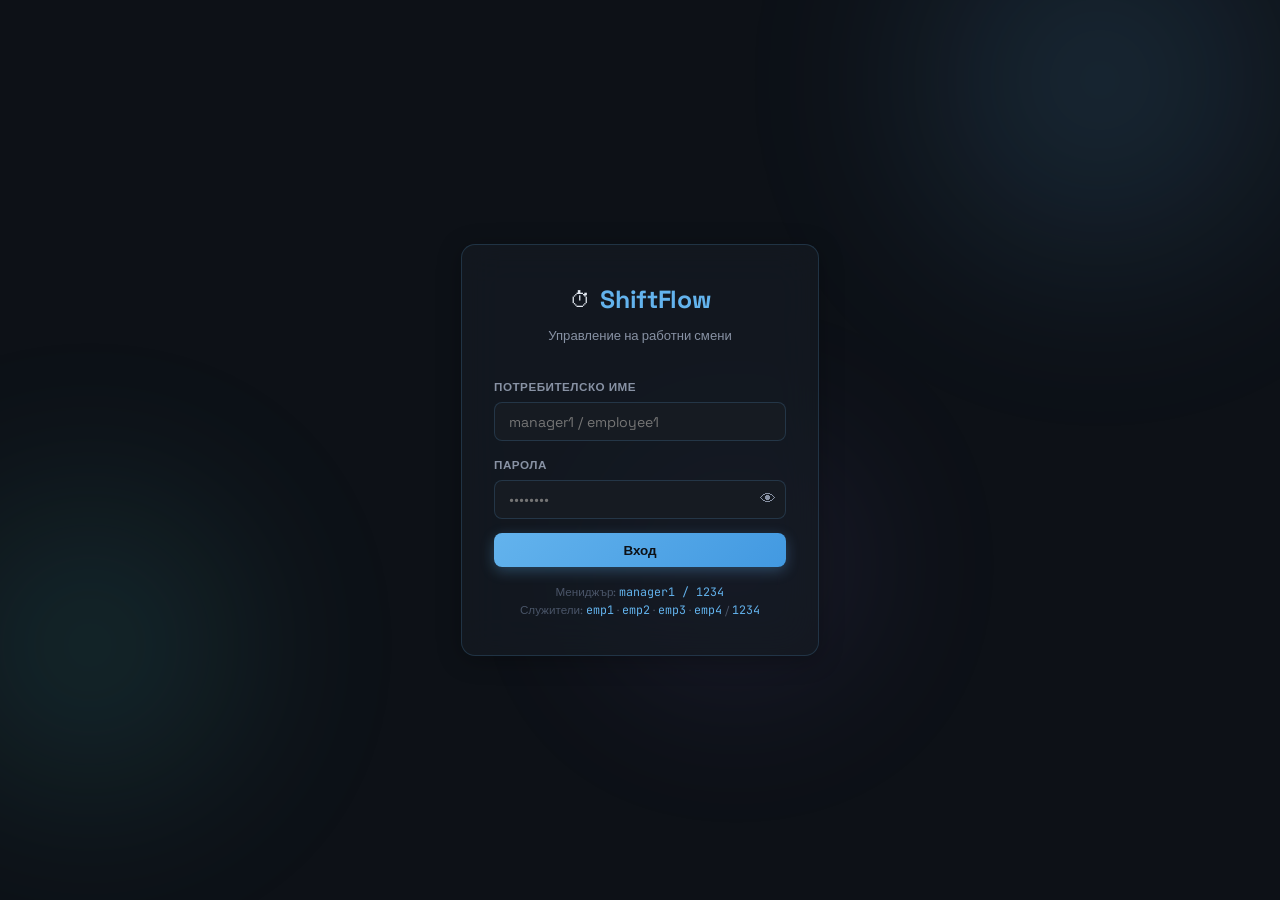
==== employee.html @ daa02767 "Initial commit" ====
<!DOCTYPE html>
<html lang="bg">
<head>
  <meta charset="UTF-8" />
  <meta name="viewport" content="width=device-width, initial-scale=1.0" />
  <title>ShiftFlow — Служител</title>
  <link rel="stylesheet" href="styles.css" />
  <link rel="manifest" href="manifest.json" />
  <meta name="theme-color" content="#0d1117" />
  <link rel="preconnect" href="https://fonts.googleapis.com" />
  <link href="https://fonts.googleapis.com/css2?family=Space+Grotesk:wght@300;400;500;600;700&family=JetBrains+Mono:wght@400;600&display=swap" rel="stylesheet" />
</head>
<body>
  <div class="bg-orbs">
    <div class="orb orb-1"></div>
    <div class="orb orb-2"></div>
    <div class="orb orb-3"></div>
  </div>

  <!-- TOP NAV -->
  <nav class="topnav glass-card">
    <div class="nav-logo">
      <span class="logo-icon">⏱</span>
      <span class="logo-text">ShiftFlow</span>
      <span class="role-badge employee-badge">Служител</span>
    </div>
    <div class="nav-actions">
      <button class="icon-btn" onclick="toggleTheme()" id="theme-btn" title="Тема">🌙</button>
      <span class="nav-user" id="nav-username">—</span>
      <button class="btn btn-ghost btn-sm" onclick="logout()">Изход</button>
    </div>
  </nav>

  <!-- BOTTOM TAB NAV -->
  <nav class="bottom-nav glass-card">
    <button class="tab-btn active" data-tab="dashboard" onclick="switchTab('dashboard')">
      <span class="tab-icon">📊</span><span class="tab-label">Табло</span>
    </button>
    <button class="tab-btn" data-tab="calendar" onclick="switchTab('calendar')">
      <span class="tab-icon">📅</span><span class="tab-label">Календар</span>
    </button>
    <button class="tab-btn" data-tab="emp-schedule" onclick="switchTab('emp-schedule')">
      <span class="tab-icon">🗓️</span><span class="tab-label">График</span>
    </button>
    <button class="tab-btn" data-tab="history" onclick="switchTab('history')">
      <span class="tab-icon">📋</span><span class="tab-label">История</span>
    </button>
    <button class="tab-btn" data-tab="profile" onclick="switchTab('profile')">
      <span class="tab-icon">👤</span><span class="tab-label">Профил</span>
    </button>
  </nav>

  <main class="main-content">

    <!-- ===== DASHBOARD ===== -->
    <section id="tab-dashboard" class="tab-section active">
      <div class="section-header">
        <h2 class="section-title">📊 Табло</h2>
        <div class="month-nav">
          <button class="icon-btn" onclick="changeMonth(-1)">‹</button>
          <span class="month-label" id="month-label">—</span>
          <button class="icon-btn" onclick="changeMonth(1)">›</button>
        </div>
      </div>

      <div class="kpi-grid">
        <div class="kpi-card glass-card kpi-accent">
          <div class="kpi-icon-bg">⏰</div>
          <div class="kpi-info">
            <div class="kpi-value" id="kpi-hours">0</div>
            <div class="kpi-label">Работни часове</div>
            <div class="kpi-sub">за месеца</div>
          </div>
        </div>
        <div class="kpi-card glass-card kpi-green">
          <div class="kpi-icon-bg">💰</div>
          <div class="kpi-info">
            <div class="kpi-value" id="kpi-salary">0</div>
            <div class="kpi-label">Заплата (лв.)</div>
            <div class="kpi-sub" id="kpi-rate-sub">при — лв./час</div>
          </div>
        </div>
        <div class="kpi-card glass-card kpi-teal">
          <div class="kpi-icon-bg">📈</div>
          <div class="kpi-info">
            <div class="kpi-value" id="kpi-avg">0</div>
            <div class="kpi-label">Средно / ден</div>
            <div class="kpi-sub">часа на работен ден</div>
          </div>
        </div>
        <div class="kpi-card glass-card kpi-red">
          <div class="kpi-icon-bg">⚠️</div>
          <div class="kpi-info">
            <div class="kpi-value" id="kpi-penalties">0</div>
            <div class="kpi-label">Наказания (лв.)</div>
            <div class="kpi-sub" id="kpi-penalty-count">0 броя</div>
          </div>
        </div>
      </div>

      <!-- Progress bar -->
      <div class="glass-card progress-card">
        <div class="progress-header">
          <span class="prog-title">🎯 Месечна цел</span>
          <div class="prog-right">
            <span id="progress-label" class="prog-nums">0 / 160 ч</span>
            <button class="btn btn-ghost btn-xs" onclick="openModal('modal-set-goal')">✏️ Промени</button>
          </div>
        </div>
        <div class="progress-track">
          <div class="progress-fill" id="progress-bar" style="width:0%"></div>
        </div>
        <div class="progress-footer">
          <span class="prog-pct" id="progress-pct">0%</span>
          <span class="prog-remain" id="progress-remain"></span>
        </div>
      </div>

      <!-- This week -->
      <div class="glass-card section-card">
        <div class="card-title-row">
          <span class="card-title">⚡ Тази седмица</span>
          <span class="badge-pill" id="week-total-badge">0 ч</span>
        </div>
        <div id="week-shifts" class="shifts-list">
          <div class="empty-state">Няма смени тази седмица.</div>
        </div>
      </div>

      <!-- Upcoming from schedule -->
      <div class="glass-card section-card">
        <div class="card-title-row">
          <span class="card-title">🗓️ Предстоящи смени</span>
        </div>
        <div id="upcoming-shifts" class="shifts-list">
          <div class="empty-state">Няма планирани смени.</div>
        </div>
      </div>
    </section>

    <!-- ===== CALENDAR ===== -->
    <section id="tab-calendar" class="tab-section">
      <div class="section-header">
        <h2 class="section-title">📅 Календар</h2>
        <div class="month-nav">
          <button class="icon-btn" onclick="changeCalMonth(-1)">‹</button>
          <span class="month-label" id="cal-month-label">—</span>
          <button class="icon-btn" onclick="changeCalMonth(1)">›</button>
        </div>
      </div>

      <div class="cal-legend glass-card">
        <span class="legend-item"><span class="dot dot-green"></span>Пълна смяна</span>
        <span class="legend-item"><span class="dot dot-yellow"></span>Частична</span>
        <span class="legend-item"><span class="dot dot-red"></span>Наказание</span>
        <span class="legend-item"><span class="dot dot-blue"></span>Планирана</span>
        <span class="legend-item"><span class="dot dot-today"></span>Днес</span>
      </div>

      <div class="calendar-wrap glass-card">
        <div class="cal-weekdays">
          <span>Пон</span><span>Вт</span><span>Ср</span><span>Чет</span><span>Пет</span>
          <span class="wknd-hdr">Съб</span><span class="wknd-hdr">Нед</span>
        </div>
        <div class="cal-grid" id="cal-grid"></div>
      </div>

      <div class="glass-card day-detail hidden" id="day-detail">
        <div class="day-detail-hdr">
          <span class="day-detail-title" id="day-detail-title">—</span>
          <button class="icon-btn" onclick="document.getElementById('day-detail').classList.add('hidden')">✕</button>
        </div>
        <div id="day-detail-content" class="day-detail-body"></div>
      </div>
    </section>

    <!-- ===== EMPLOYEE SCHEDULE ===== -->
    <section id="tab-emp-schedule" class="tab-section">
      <div class="section-header">
        <h2 class="section-title">🗓️ Моят График</h2>
        <div class="month-nav">
          <button class="icon-btn" onclick="changeSchedMonth(-1)">‹</button>
          <span class="month-label" id="sched-month-label">—</span>
          <button class="icon-btn" onclick="changeSchedMonth(1)">›</button>
        </div>
      </div>

      <div class="stats-row mb-md">
        <div class="stat-card glass-card">
          <span class="stat-num" id="sched-total-days">0</span>
          <span class="stat-lbl">Насрочени дни</span>
        </div>
        <div class="stat-card glass-card">
          <span class="stat-num" id="sched-total-hours">0</span>
          <span class="stat-lbl">Планирани часа</span>
        </div>
        <div class="stat-card glass-card">
          <span class="stat-num green" id="sched-worked-days">0</span>
          <span class="stat-lbl">Отработени дни</span>
        </div>
      </div>

      <div id="emp-schedule-list">
        <div class="empty-state">Зареждане...</div>
      </div>
    </section>

    <!-- ===== HISTORY ===== -->
    <section id="tab-history" class="tab-section">
      <div class="section-header">
        <h2 class="section-title">📋 История</h2>
        <div class="month-nav">
          <button class="icon-btn" onclick="changeHistMonth(-1)">‹</button>
          <span class="month-label" id="hist-month-label">—</span>
          <button class="icon-btn" onclick="changeHistMonth(1)">›</button>
        </div>
      </div>

      <div class="glass-card hist-summary">
        <div class="hist-stat">
          <span class="hist-val" id="hist-total-hours">0ч</span>
          <span class="hist-lbl">Часове</span>
        </div>
        <div class="hist-sep"></div>
        <div class="hist-stat">
          <span class="hist-val green" id="hist-salary">0 лв.</span>
          <span class="hist-lbl">Заплата</span>
        </div>
        <div class="hist-sep"></div>
        <div class="hist-stat">
          <span class="hist-val red" id="hist-penalties">0 лв.</span>
          <span class="hist-lbl">Наказания</span>
        </div>
        <div class="hist-sep"></div>
        <div class="hist-stat">
          <span class="hist-val" id="hist-net">0 лв.</span>
          <span class="hist-lbl">Нето</span>
        </div>
      </div>

      <div class="glass-card">
        <div id="history-list" class="shifts-list">
          <div class="empty-state">Няма данни за избрания месец.</div>
        </div>
      </div>
    </section>

    <!-- ===== PROFILE ===== -->
    <section id="tab-profile" class="tab-section">
      <div class="section-header">
        <h2 class="section-title">👤 Профил</h2>
      </div>

      <div class="glass-card profile-hero">
        <div class="profile-avatar" id="profile-avatar">ИП</div>
        <div class="profile-meta">
          <div class="profile-name" id="profile-name">—</div>
          <div class="profile-uname" id="profile-username">—</div>
          <span class="role-badge employee-badge" style="margin-top:6px;display:inline-block">Служител</span>
        </div>
      </div>

      <div class="glass-card section-card">
        <div class="card-title-row"><span class="card-title">📊 Статистика за месеца</span></div>
        <div class="profile-stats-grid">
          <div class="p-stat"><span class="p-val" id="prof-hours">0</span><span class="p-lbl">Часа</span></div>
          <div class="p-stat"><span class="p-val green" id="prof-salary">0 лв.</span><span class="p-lbl">Заплата</span></div>
          <div class="p-stat"><span class="p-val red" id="prof-penalties">0 лв.</span><span class="p-lbl">Наказания</span></div>
          <div class="p-stat"><span class="p-val" id="prof-days">0</span><span class="p-lbl">Работни дни</span></div>
        </div>
      </div>

      <div class="glass-card section-card">
        <div class="card-title-row"><span class="card-title">⚙️ Настройки</span></div>

        <div class="setting-row">
          <div class="setting-info">
            <span class="setting-label">🎯 Месечна цел</span>
            <span class="setting-desc">Целеви часове за месеца</span>
          </div>
          <div class="setting-action">
            <span id="goal-display" class="mono-badge">160 ч</span>
            <button class="btn btn-ghost btn-sm" onclick="openModal('modal-set-goal')">Промени</button>
          </div>
        </div>

        <div class="setting-row">
          <div class="setting-info">
            <span class="setting-label">💰 Часова ставка</span>
            <span class="setting-desc">Зададена от мениджъра</span>
          </div>
          <span class="mono-badge accent" id="prof-rate">— лв./ч</span>
        </div>

        <div class="setting-row">
          <div class="setting-info">
            <span class="setting-label">🌙 Тъмна тема</span>
            <span class="setting-desc">Превключи тема</span>
          </div>
          <label class="toggle-switch">
            <input type="checkbox" id="theme-toggle" onchange="toggleThemeSwitch(this)">
            <span class="toggle-knob"></span>
          </label>
        </div>

        <div class="setting-row">
          <div class="setting-info">
            <span class="setting-label">🔔 Дневни известия</span>
            <span class="setting-desc">Напомняне за часовете</span>
          </div>
          <label class="toggle-switch">
            <input type="checkbox" id="notif-toggle" onchange="toggleNotifications(this)">
            <span class="toggle-knob"></span>
          </label>
        </div>

        <div class="setting-row" id="notif-time-row" style="display:none">
          <span class="setting-label">⏰ Час за напомняне</span>
          <input type="time" id="notif-time" class="form-input" style="width:120px" value="20:00"
            onchange="localStorage.setItem('sf_notif_time', this.value)" />
        </div>
      </div>

      <button class="btn btn-danger btn-full" style="margin-top:1rem" onclick="logout()">🚪 Изход от акаунта</button>
    </section>

  </main>

  <!-- MODALS -->
  <div class="modal-overlay hidden" id="modal-set-goal">
    <div class="modal glass-card">
      <div class="modal-header">
        <h3>🎯 Месечна цел</h3>
        <button class="icon-btn" onclick="closeModal('modal-set-goal')">✕</button>
      </div>
      <div class="form-group">
        <label class="form-label">Целеви часове</label>
        <div class="hours-picker">
          <button class="hours-btn" onclick="document.getElementById('goal-input').value=120">120ч</button>
          <button class="hours-btn" onclick="document.getElementById('goal-input').value=160">160ч</button>
          <button class="hours-btn" onclick="document.getElementById('goal-input').value=200">200ч</button>
          <button class="hours-btn" onclick="document.getElementById('goal-input').value=240">240ч</button>
        </div>
        <input type="number" id="goal-input" class="form-input mt-sm" placeholder="160" min="1" max="744" />
      </div>
      <div class="modal-actions">
        <button class="btn btn-ghost" onclick="closeModal('modal-set-goal')">Отказ</button>
        <button class="btn btn-primary" onclick="saveGoal()">Запази</button>
      </div>
    </div>
  </div>

  <div id="toast" class="toast hidden"></div>
  <script src="supabase.js"></script>
  <script src="app.js"></script>
  <script>initEmployeeDashboard();</script>
</body>
</html>
---- styles.css ----
/* ================================================================
   ShiftFlow 2.0 — Styles  (TimeLedger Pro aesthetic + upgrades)
   ================================================================ */

:root {
  /* Core palette */
  --bg:           #0d1117;
  --bg2:          #161b22;
  --bg3:          #1c2430;
  --surface:      rgba(22, 27, 34, 0.72);
  --surface2:     rgba(30, 38, 50, 0.65);
  --surface3:     rgba(40, 50, 65, 0.5);
  --border:       rgba(99, 179, 237, 0.18);
  --border2:      rgba(99, 179, 237, 0.08);
  --border3:      rgba(255,255,255,0.06);

  /* Accent colours */
  --accent:       #63b3ed;
  --accent-glow:  rgba(99, 179, 237, 0.3);
  --accent-dim:   rgba(99, 179, 237, 0.12);
  --teal:         #4ecdc4;
  --teal-glow:    rgba(78, 205, 196, 0.28);
  --teal-dim:     rgba(78, 205, 196, 0.1);
  --green:        #68d391;
  --green-glow:   rgba(104, 211, 145, 0.28);
  --green-dim:    rgba(104, 211, 145, 0.1);
  --red:          #fc8181;
  --red-glow:     rgba(252, 129, 129, 0.28);
  --red-dim:      rgba(252, 129, 129, 0.1);
  --yellow:       #f6e05e;
  --yellow-glow:  rgba(246, 224, 94, 0.28);
  --yellow-dim:   rgba(246, 224, 94, 0.1);
  --orange:       #f6ad55;
  --purple:       #b794f4;
  --purple-dim:   rgba(183,148,244,0.12);

  /* Text */
  --text:         #e2e8f0;
  --text-muted:   #8892a4;
  --text-faint:   #4a5568;

  /* Layout */
  --nav-h:        60px;
  --bottom-h:     66px;
  --radius:       14px;
  --radius-sm:    8px;
  --radius-lg:    20px;
  --radius-xl:    28px;
  --transition:   0.22s cubic-bezier(0.4, 0, 0.2, 1);
  --shadow:       0 4px 24px rgba(0,0,0,0.28);
  --shadow-lg:    0 8px 40px rgba(0,0,0,0.4);
}

/* ---- LIGHT THEME ---- */
body.light {
  --bg:       #f0f4f8;
  --bg2:      #e2e8f0;
  --bg3:      #edf2f7;
  --surface:  rgba(255, 255, 255, 0.78);
  --surface2: rgba(240, 244, 248, 0.85);
  --surface3: rgba(226, 232, 240, 0.7);
  --border:   rgba(99, 179, 237, 0.22);
  --border2:  rgba(99, 179, 237, 0.1);
  --border3:  rgba(0,0,0,0.06);
  --text:     #1a202c;
  --text-muted: #4a5568;
  --text-faint: #a0aec0;
}

/* ---- RESET ---- */
*, *::before, *::after { box-sizing: border-box; margin: 0; padding: 0; }
html { font-size: 16px; scroll-behavior: smooth; }
body {
  font-family: 'Space Grotesk', sans-serif;
  background: var(--bg);
  color: var(--text);
  min-height: 100vh;
  overflow-x: hidden;
  line-height: 1.55;
  transition: background var(--transition), color var(--transition);
}

/* ---- BACKGROUND ORBS ---- */
.bg-orbs { position: fixed; inset: 0; pointer-events: none; z-index: 0; overflow: hidden; }
.orb { position: absolute; border-radius: 50%; filter: blur(90px); opacity: 0.2; animation: float 9s ease-in-out infinite; }
.orb-1 { width: 520px; height: 520px; background: radial-gradient(circle, #63b3ed 0%, transparent 70%); top: -180px; right: -80px; }
.orb-2 { width: 420px; height: 420px; background: radial-gradient(circle, #4ecdc4 0%, transparent 70%); bottom: 5%; left: -120px; animation-delay: -3.5s; }
.orb-3 { width: 320px; height: 320px; background: radial-gradient(circle, #9f7aea 0%, transparent 70%); top: 45%; left: 45%; animation-delay: -6.5s; }
@keyframes float {
  0%, 100% { transform: translateY(0) scale(1); }
  50%       { transform: translateY(-28px) scale(1.04); }
}

/* ---- GLASS CARD ---- */
.glass-card {
  background: var(--surface);
  backdrop-filter: blur(20px) saturate(1.5);
  -webkit-backdrop-filter: blur(20px) saturate(1.5);
  border: 1px solid var(--border);
  border-radius: var(--radius);
  box-shadow: var(--shadow);
  position: relative;
  z-index: 1;
  transition: background var(--transition), border-color var(--transition);
}

/* ---- TOP NAV ---- */
.topnav {
  position: fixed; top: 0; left: 0; right: 0; z-index: 100;
  height: var(--nav-h);
  display: flex; align-items: center; justify-content: space-between;
  padding: 0 1rem;
  border-radius: 0;
  border-top: none; border-left: none; border-right: none;
  border-bottom: 1px solid var(--border2);
}
.nav-logo { display: flex; align-items: center; gap: 0.5rem; }
.logo-icon { font-size: 1.3rem; }
.logo-text  { font-weight: 700; font-size: 1.1rem; letter-spacing: -0.3px; color: var(--accent); }
.role-badge {
  font-size: 0.63rem; font-weight: 700; letter-spacing: 0.6px; text-transform: uppercase;
  padding: 2px 9px; border-radius: 20px;
}
.manager-badge  { background: var(--accent-dim); color: var(--accent); border: 1px solid rgba(99,179,237,0.28); }
.employee-badge { background: var(--teal-dim);   color: var(--teal);   border: 1px solid rgba(78,205,196,0.28); }
.nav-actions { display: flex; align-items: center; gap: 0.6rem; }
.nav-user    { font-size: 0.82rem; color: var(--text-muted); font-family: 'JetBrains Mono', monospace; }

/* ---- BOTTOM TAB NAV ---- */
.bottom-nav {
  position: fixed; bottom: 0; left: 0; right: 0; z-index: 100;
  height: var(--bottom-h);
  display: flex; align-items: center;
  padding: 0 0.25rem 0.25rem;
  border-radius: 0;
  border-bottom: none; border-left: none; border-right: none;
  border-top: 1px solid var(--border2);
}
.tab-btn {
  flex: 1; display: flex; flex-direction: column; align-items: center; gap: 2px;
  background: none; border: none; cursor: pointer;
  color: var(--text-faint); font-family: inherit; padding: 6px 2px;
  border-radius: var(--radius-sm); transition: all var(--transition); position: relative;
}
.tab-btn.active { color: var(--accent); }
.tab-btn.active::before {
  content: ''; position: absolute; top: 0; left: 20%; right: 20%; height: 2px;
  background: var(--accent); border-radius: 0 0 4px 4px;
  box-shadow: 0 0 8px var(--accent-glow);
}
.tab-btn:hover:not(.active) { color: var(--text-muted); }
.tab-icon  { font-size: 1.15rem; }
.tab-label { font-size: 0.62rem; font-weight: 600; letter-spacing: 0.2px; }

/* ---- MAIN CONTENT ---- */
.main-content {
  position: relative; z-index: 1;
  padding: calc(var(--nav-h) + 1rem) 0.875rem calc(var(--bottom-h) + 1.25rem);
  max-width: 900px; margin: 0 auto;
}

/* ---- SECTION ---- */
.tab-section { display: none; }
.tab-section.active { display: block; animation: fadeUp 0.28s ease; }
@keyframes fadeUp {
  from { opacity: 0; transform: translateY(10px); }
  to   { opacity: 1; transform: translateY(0); }
}
.section-header {
  display: flex; align-items: center; justify-content: space-between;
  margin-bottom: 0.875rem; gap: 0.5rem; flex-wrap: wrap;
}
.section-title { font-size: 1.08rem; font-weight: 700; }

/* ---- SECTION CARD ---- */
.section-card { padding: 1rem; margin-bottom: 0.875rem; }
.mb-md { margin-bottom: 0.875rem; }
.card-title-row {
  display: flex; align-items: center; justify-content: space-between;
  margin-bottom: 0.75rem;
}
.card-title {
  font-size: 0.78rem; font-weight: 700; text-transform: uppercase;
  letter-spacing: 0.7px; color: var(--text-muted);
}

/* ---- BADGES & PILLS ---- */
.badge-pill {
  font-size: 0.72rem; font-weight: 700; padding: 3px 10px; border-radius: 20px;
  background: var(--accent-dim); color: var(--accent); border: 1px solid rgba(99,179,237,0.2);
  font-family: 'JetBrains Mono', monospace;
}
.date-badge {
  font-size: 0.78rem; color: var(--text-muted); font-family: 'JetBrains Mono', monospace;
  background: var(--surface2); padding: 4px 12px; border-radius: 20px;
  border: 1px solid var(--border2);
}
.mono-badge {
  font-family: 'JetBrains Mono', monospace; font-size: 0.82rem; font-weight: 600;
  background: var(--surface2); padding: 3px 10px; border-radius: var(--radius-sm);
  border: 1px solid var(--border2);
}
.mono-badge.accent { color: var(--accent); }

/* ---- STATS ROW ---- */
.stats-row {
  display: grid; grid-template-columns: repeat(4, 1fr);
  gap: 0.625rem; margin-bottom: 0.875rem;
}
.stat-card { padding: 0.85rem 0.5rem; text-align: center; }
.stat-num  { display: block; font-size: 1.65rem; font-weight: 700; font-family: 'JetBrains Mono', monospace; line-height: 1.1; }
.stat-lbl  { display: block; font-size: 0.66rem; color: var(--text-muted); margin-top: 3px; }
.stat-num.accent { color: var(--accent); text-shadow: 0 0 12px var(--accent-glow); }
.stat-num.green  { color: var(--green);  text-shadow: 0 0 12px var(--green-glow); }
.stat-num.red    { color: var(--red);    text-shadow: 0 0 12px var(--red-glow); }
.stat-num.yellow { color: var(--yellow); text-shadow: 0 0 12px var(--yellow-glow); }

/* ---- KPI GRID ---- */
.kpi-grid {
  display: grid; grid-template-columns: 1fr 1fr;
  gap: 0.625rem; margin-bottom: 0.875rem;
}
.kpi-card {
  padding: 1.1rem 1rem; display: flex; align-items: center; gap: 0.9rem;
  transition: transform var(--transition), box-shadow var(--transition);
  overflow: hidden; position: relative;
}
.kpi-card::after {
  content: ''; position: absolute; top: -20px; right: -20px;
  width: 80px; height: 80px; border-radius: 50%; opacity: 0.08;
}
.kpi-accent { border-color: rgba(99,179,237,0.25); }
.kpi-accent::after { background: var(--accent); }
.kpi-green  { border-color: rgba(104,211,145,0.25); }
.kpi-green::after  { background: var(--green); }
.kpi-teal   { border-color: rgba(78,205,196,0.25); }
.kpi-teal::after   { background: var(--teal); }
.kpi-red    { border-color: rgba(252,129,129,0.25); }
.kpi-red::after    { background: var(--red); }
.kpi-card:hover { transform: translateY(-2px); box-shadow: var(--shadow-lg); }
.kpi-icon-bg {
  font-size: 1.7rem; flex-shrink: 0;
  filter: drop-shadow(0 0 10px var(--accent-glow));
}
.kpi-accent .kpi-icon-bg { filter: drop-shadow(0 0 10px var(--accent-glow)); }
.kpi-green  .kpi-icon-bg { filter: drop-shadow(0 0 10px var(--green-glow)); }
.kpi-teal   .kpi-icon-bg { filter: drop-shadow(0 0 10px var(--teal-glow)); }
.kpi-red    .kpi-icon-bg { filter: drop-shadow(0 0 10px var(--red-glow)); }
.kpi-info { flex: 1; min-width: 0; }
.kpi-value {
  font-size: 1.55rem; font-weight: 700; font-family: 'JetBrains Mono', monospace;
  color: var(--accent); line-height: 1.1;
  transition: all 0.5s ease;
}
.kpi-green  .kpi-value { color: var(--green); }
.kpi-teal   .kpi-value { color: var(--teal); }
.kpi-red    .kpi-value { color: var(--red); }
.kpi-label { font-size: 0.75rem; font-weight: 600; margin-top: 3px; }
.kpi-sub   { font-size: 0.65rem; color: var(--text-muted); }

/* ---- PROGRESS BAR ---- */
.progress-card { padding: 1rem; margin-bottom: 0.875rem; }
.progress-header {
  display: flex; align-items: center; justify-content: space-between;
  margin-bottom: 0.7rem;
}
.prog-title { font-size: 0.82rem; font-weight: 700; color: var(--text-muted); text-transform: uppercase; letter-spacing: 0.5px; }
.prog-right { display: flex; align-items: center; gap: 8px; }
.prog-nums  { font-size: 0.8rem; font-family: 'JetBrains Mono', monospace; color: var(--accent); }
.progress-track {
  height: 10px; background: var(--bg2); border-radius: 10px;
  overflow: hidden; border: 1px solid var(--border2);
}
.progress-fill {
  height: 100%; border-radius: 10px;
  background: linear-gradient(90deg, var(--accent) 0%, var(--teal) 100%);
  transition: width 0.8s cubic-bezier(0.4,0,0.2,1);
  box-shadow: 0 0 12px var(--accent-glow);
}
.progress-footer {
  display: flex; justify-content: space-between; margin-top: 6px;
}
.prog-pct    { font-size: 0.75rem; font-weight: 700; color: var(--accent); font-family: 'JetBrains Mono', monospace; }
.prog-remain { font-size: 0.72rem; color: var(--text-muted); }

/* ---- TODAY TABLE ---- */
.table-card { overflow: hidden; }
.table-header {
  display: grid; grid-template-columns: 2fr 1.2fr 1fr 1.2fr 2fr;
  padding: 0.65rem 1rem;
  border-bottom: 1px solid var(--border2);
  font-size: 0.7rem; font-weight: 700; color: var(--text-muted);
  text-transform: uppercase; letter-spacing: 0.6px;
  background: var(--surface2);
}
.table-body { display: flex; flex-direction: column; }
.table-row {
  display: grid; grid-template-columns: 2fr 1.2fr 1fr 1.2fr 2fr;
  padding: 0.8rem 1rem; align-items: center;
  border-bottom: 1px solid var(--border2);
  transition: background var(--transition);
  animation: fadeUp 0.25s ease;
}
.table-row:last-child { border-bottom: none; }
.table-row:hover { background: var(--surface2); }
.emp-name  { font-weight: 600; font-size: 0.88rem; }
.emp-hours { font-family: 'JetBrains Mono', monospace; font-size: 0.82rem; color: var(--accent); }
.row-actions { display: flex; gap: 4px; flex-wrap: wrap; }

/* ---- STATUS PILLS ---- */
.status-pill {
  display: inline-flex; align-items: center; gap: 4px;
  font-size: 0.7rem; font-weight: 700; padding: 3px 10px; border-radius: 20px;
  white-space: nowrap;
}
.status-pill.present { background: var(--green-dim);  color: var(--green);  border: 1px solid rgba(104,211,145,0.28); }
.status-pill.absent  { background: var(--red-dim);    color: var(--red);    border: 1px solid rgba(252,129,129,0.28); }
.status-pill.penalty { background: var(--yellow-dim); color: var(--yellow); border: 1px solid rgba(246,224,94,0.28); }
.status-pill.pending { background: var(--surface3);   color: var(--text-muted); border: 1px solid var(--border2); }

/* ---- SHIFT TYPE BADGES ---- */
.shift-badge {
  font-size: 0.68rem; font-weight: 700; padding: 2px 8px; border-radius: 10px;
  letter-spacing: 0.3px;
}
.shift-6h    { background: var(--green-dim);  color: var(--green);  border: 1px solid rgba(104,211,145,0.25); }
.shift-12h   { background: rgba(246,173,85,0.12); color: var(--orange); border: 1px solid rgba(246,173,85,0.25); }
.shift-wknd  { background: var(--purple-dim); color: var(--purple); border: 1px solid rgba(183,148,244,0.25); }
.shift-ot    { background: var(--red-dim);    color: var(--red);    border: 1px solid rgba(252,129,129,0.25); }
.shift-reg   { background: var(--accent-dim); color: var(--accent); border: 1px solid rgba(99,179,237,0.25); }

/* ---- SHIFT TYPE FILTERS ---- */
.shift-type-filters {
  display: flex; align-items: center; gap: 8px; flex-wrap: wrap;
  padding: 0.65rem 1rem; margin-bottom: 0.75rem;
}
.filter-label { font-size: 0.75rem; color: var(--text-muted); font-weight: 600; }
.shift-filter-btn {
  background: var(--surface2); border: 1px solid var(--border2);
  border-radius: var(--radius-sm); padding: 4px 10px; cursor: pointer;
  font-family: inherit; font-size: 0.78rem; color: var(--text-muted);
  transition: all var(--transition);
}
.shift-filter-btn.active,
.shift-filter-btn:hover { border-color: var(--accent); color: var(--accent); background: var(--accent-dim); }

/* ---- SHIFT TYPE PICKER (in modal) ---- */
.shift-type-picker {
  display: flex; gap: 6px; flex-wrap: wrap; margin-bottom: 0.5rem;
}
.stype-btn {
  flex: 1; min-width: 80px; padding: 0.45rem 0.5rem;
  background: var(--surface2); border: 1px solid var(--border2);
  border-radius: var(--radius-sm); cursor: pointer; font-family: inherit;
  font-size: 0.75rem; color: var(--text-muted); text-align: center;
  transition: all var(--transition);
}
.stype-btn.active,
.stype-btn:hover { border-color: var(--accent); color: var(--accent); background: var(--accent-dim); }

/* ---- WEEK NAV ---- */
.week-nav {
  display: flex; align-items: center; justify-content: space-between;
  padding: 0.6rem 1rem; margin-bottom: 0.75rem;
}
.week-label { font-size: 0.88rem; font-weight: 700; font-family: 'JetBrains Mono', monospace; color: var(--accent); }

/* ---- SCHEDULE GRID ---- */
.schedule-grid { padding: 1rem; }
.sched-day-group { margin-bottom: 1.25rem; }
.sched-day-title {
  font-size: 0.72rem; font-weight: 700; text-transform: uppercase; letter-spacing: 0.8px;
  color: var(--text-muted); margin-bottom: 0.4rem; padding-bottom: 0.3rem;
  border-bottom: 1px solid var(--border2);
}
.sched-day-title.today-label { color: var(--accent); }
.sched-row {
  display: flex; align-items: center; justify-content: space-between; gap: 0.5rem;
  padding: 0.5rem 0.75rem; border-radius: var(--radius-sm);
  background: var(--surface2); margin-bottom: 4px;
  border: 1px solid var(--border2); animation: fadeUp 0.22s ease;
  transition: background var(--transition);
}
.sched-row:hover { background: var(--surface3); }
.sched-emp-name { font-weight: 600; font-size: 0.86rem; flex: 1; }
.sched-meta { display: flex; align-items: center; gap: 6px; }
.sched-hours-badge {
  font-family: 'JetBrains Mono', monospace; font-size: 0.78rem;
  color: var(--accent); background: var(--accent-dim);
  padding: 2px 8px; border-radius: 10px; border: 1px solid rgba(99,179,237,0.2);
}
.sched-note { font-size: 0.7rem; color: var(--text-muted); }

/* ---- EMPLOYEES GRID ---- */
.employees-grid {
  display: grid; grid-template-columns: repeat(auto-fill, minmax(250px, 1fr));
  gap: 0.75rem;
}
.emp-card {
  padding: 1.15rem; cursor: pointer;
  transition: transform var(--transition), box-shadow var(--transition);
}
.emp-card:hover { transform: translateY(-3px); box-shadow: var(--shadow-lg); }
.emp-card-header { display: flex; align-items: center; gap: 0.75rem; margin-bottom: 1rem; }
.emp-avatar {
  width: 44px; height: 44px; border-radius: 50%; flex-shrink: 0;
  background: linear-gradient(135deg, var(--accent), var(--teal));
  display: flex; align-items: center; justify-content: center;
  font-weight: 800; font-size: 1rem; color: #0d1117;
  box-shadow: 0 4px 12px var(--accent-glow);
}
.emp-card-name { font-weight: 700; font-size: 0.92rem; }
.emp-card-user { font-size: 0.72rem; color: var(--text-muted); font-family: 'JetBrains Mono', monospace; margin-top: 1px; }
.emp-card-stats { display: grid; grid-template-columns: 1fr 1fr 1fr; gap: 0.5rem; }
.emp-stat { text-align: center; padding: 0.4rem; background: var(--surface2); border-radius: var(--radius-sm); border: 1px solid var(--border2); }
.emp-stat-val { display: block; font-weight: 700; font-size: 0.9rem; font-family: 'JetBrains Mono', monospace; color: var(--accent); }
.emp-stat-lbl { display: block; font-size: 0.6rem; color: var(--text-muted); margin-top: 1px; }

/* ---- PENALTIES LIST ---- */
.penalties-list { overflow: hidden; }
.penalty-row {
  display: flex; align-items: flex-start; justify-content: space-between;
  padding: 0.9rem 1rem; border-bottom: 1px solid var(--border2);
  gap: 0.75rem; animation: fadeUp 0.25s ease;
}
.penalty-row:last-child { border-bottom: none; }
.penalty-info { flex: 1; }
.penalty-emp  { font-weight: 700; font-size: 0.9rem; }
.penalty-note { font-size: 0.78rem; color: var(--text-muted); margin-top: 3px; }
.penalty-date { font-size: 0.68rem; color: var(--text-faint); font-family: 'JetBrains Mono', monospace; margin-top: 3px; }
.penalty-right { display: flex; flex-direction: column; align-items: flex-end; gap: 6px; }
.penalty-amount {
  font-weight: 800; font-size: 1rem; color: var(--red);
  font-family: 'JetBrains Mono', monospace;
  text-shadow: 0 0 8px var(--red-glow); white-space: nowrap;
}

/* ---- SHIFTS LIST ---- */
.shifts-list { display: flex; flex-direction: column; gap: 4px; }
.shift-item {
  display: flex; align-items: center; justify-content: space-between;
  padding: 0.65rem 0.75rem; border-radius: var(--radius-sm);
  background: var(--surface2); border: 1px solid var(--border2);
  animation: fadeUp 0.22s ease; transition: background var(--transition);
  gap: 8px;
}
.shift-item:hover { background: var(--surface3); }
.shift-left { display: flex; flex-direction: column; gap: 2px; flex: 1; }
.shift-date  { font-size: 0.78rem; font-family: 'JetBrains Mono', monospace; color: var(--text-muted); }
.shift-name  { font-size: 0.82rem; font-weight: 600; }
.shift-note  { font-size: 0.68rem; color: var(--text-faint); }
.shift-right { display: flex; align-items: center; gap: 6px; flex-shrink: 0; }
.shift-hours { font-weight: 800; font-family: 'JetBrains Mono', monospace; font-size: 0.92rem; color: var(--accent); }

/* ---- CALENDAR ---- */
.cal-legend {
  display: flex; gap: 0.75rem; padding: 0.65rem 1rem;
  margin-bottom: 0.75rem; flex-wrap: wrap;
}
.legend-item { display: flex; align-items: center; gap: 5px; font-size: 0.7rem; color: var(--text-muted); }
.dot { width: 10px; height: 10px; border-radius: 50%; }
.dot-green  { background: var(--green);  box-shadow: 0 0 6px var(--green-glow); }
.dot-yellow { background: var(--yellow); box-shadow: 0 0 6px var(--yellow-glow); }
.dot-red    { background: var(--red);    box-shadow: 0 0 6px var(--red-glow); }
.dot-blue   { background: var(--accent); box-shadow: 0 0 6px var(--accent-glow); }
.dot-today  { background: var(--teal);   box-shadow: 0 0 6px var(--teal-glow); }

.calendar-wrap { padding: 1rem; margin-bottom: 0.75rem; }
.cal-weekdays { display: grid; grid-template-columns: repeat(7, 1fr); gap: 3px; margin-bottom: 5px; }
.cal-weekdays span {
  text-align: center; font-size: 0.67rem; font-weight: 700; color: var(--text-muted);
  text-transform: uppercase; letter-spacing: 0.3px; padding: 4px 0;
}
.wknd-hdr { color: var(--purple) !important; }
.cal-grid { display: grid; grid-template-columns: repeat(7, 1fr); gap: 3px; }
.cal-day {
  aspect-ratio: 1; border-radius: var(--radius-sm);
  display: flex; flex-direction: column; align-items: center; justify-content: center;
  font-size: 0.8rem; font-weight: 500; cursor: pointer;
  background: var(--surface2); border: 1px solid var(--border2);
  transition: all var(--transition); position: relative; min-height: 38px;
  overflow: hidden;
}
.cal-day:hover:not(.empty) { transform: scale(1.1); z-index: 3; border-color: var(--accent); }
.cal-day.empty { background: transparent; border: none; cursor: default; }
.cal-day.worked   { background: rgba(104,211,145,0.12); border-color: rgba(104,211,145,0.35); color: var(--green); }
.cal-day.partial  { background: rgba(246,224,94,0.12);  border-color: rgba(246,224,94,0.35);  color: var(--yellow); }
.cal-day.penalized{ background: rgba(252,129,129,0.12); border-color: rgba(252,129,129,0.35); color: var(--red); }
.cal-day.scheduled{ background: var(--accent-dim);      border-color: rgba(99,179,237,0.3);   color: var(--accent); }
.cal-day.today    { border-color: var(--teal); box-shadow: 0 0 10px var(--teal-glow); }
.cal-day.weekend:not(.worked):not(.partial):not(.penalized):not(.scheduled) { opacity: 0.6; }
.cal-hours { font-size: 0.55rem; color: inherit; opacity: 0.85; margin-top: 1px; }

/* Day detail panel */
.day-detail { padding: 1rem; }
.day-detail-hdr {
  display: flex; align-items: center; justify-content: space-between;
  margin-bottom: 0.75rem;
}
.day-detail-title { font-weight: 700; font-size: 0.95rem; color: var(--accent); }
.day-detail-body { display: flex; flex-direction: column; gap: 6px; }

/* ---- MONTH NAV ---- */
.month-nav { display: flex; align-items: center; gap: 0.4rem; }
.month-label {
  font-size: 0.8rem; font-family: 'JetBrains Mono', monospace; color: var(--accent);
  min-width: 115px; text-align: center; font-weight: 600;
}

/* ---- HISTORY SUMMARY ---- */
.hist-summary {
  display: flex; align-items: center; justify-content: space-around;
  padding: 0.9rem 1rem; margin-bottom: 0.75rem; text-align: center;
}
.hist-stat { display: flex; flex-direction: column; gap: 3px; }
.hist-val   { font-size: 1.1rem; font-weight: 800; font-family: 'JetBrains Mono', monospace; }
.hist-lbl   { font-size: 0.65rem; color: var(--text-muted); text-transform: uppercase; letter-spacing: 0.5px; }
.hist-sep   { width: 1px; height: 40px; background: var(--border2); }

/* ---- PROFILE ---- */
.profile-hero {
  display: flex; align-items: center; gap: 1.25rem;
  padding: 1.5rem; margin-bottom: 0.875rem;
}
.profile-avatar {
  width: 70px; height: 70px; border-radius: 50%; flex-shrink: 0;
  background: linear-gradient(135deg, var(--accent), var(--teal));
  display: flex; align-items: center; justify-content: center;
  font-weight: 800; font-size: 1.4rem; color: #0d1117;
  box-shadow: 0 6px 20px var(--accent-glow);
}
.profile-meta { flex: 1; }
.profile-name  { font-size: 1.1rem; font-weight: 700; }
.profile-uname { font-size: 0.8rem; color: var(--text-muted); font-family: 'JetBrains Mono', monospace; margin-top: 2px; }
.profile-stats-grid { display: grid; grid-template-columns: repeat(4, 1fr); gap: 0.5rem; }
.p-stat { text-align: center; padding: 0.6rem 0.25rem; background: var(--surface2); border-radius: var(--radius-sm); border: 1px solid var(--border2); }
.p-val { display: block; font-size: 1rem; font-weight: 800; font-family: 'JetBrains Mono', monospace; }
.p-lbl { display: block; font-size: 0.62rem; color: var(--text-muted); margin-top: 2px; }

/* ---- SETTINGS ROWS ---- */
.setting-row {
  display: flex; align-items: center; justify-content: space-between;
  padding: 0.8rem 0; border-bottom: 1px solid var(--border2); gap: 0.75rem;
}
.setting-row:last-child { border-bottom: none; }
.setting-info { display: flex; flex-direction: column; gap: 2px; flex: 1; }
.setting-label { font-size: 0.86rem; font-weight: 600; }
.setting-desc  { font-size: 0.72rem; color: var(--text-muted); }
.setting-action { display: flex; align-items: center; gap: 8px; }

/* ---- TOGGLE SWITCH ---- */
.toggle-switch { position: relative; display: inline-block; width: 42px; height: 24px; flex-shrink: 0; }
.toggle-switch input { opacity: 0; width: 0; height: 0; }
.toggle-knob {
  position: absolute; inset: 0; background: var(--surface3);
  border: 1px solid var(--border); border-radius: 24px; cursor: pointer;
  transition: all var(--transition);
}
.toggle-knob::before {
  content: ''; position: absolute; left: 3px; bottom: 2px;
  width: 18px; height: 18px; border-radius: 50%;
  background: var(--text-muted); transition: all var(--transition);
}
.toggle-switch input:checked + .toggle-knob { background: var(--accent-dim); border-color: var(--accent); }
.toggle-switch input:checked + .toggle-knob::before { transform: translateX(18px); background: var(--accent); box-shadow: 0 0 8px var(--accent-glow); }

/* ---- EXPORT BUTTONS ---- */
.export-btns { display: flex; gap: 0.75rem; flex-wrap: wrap; }
.export-btn {
  flex: 1; min-width: 80px; flex-direction: column; gap: 4px; padding: 0.85rem 0.5rem;
  border: 1px solid var(--border) !important;
}
.export-icon { font-size: 1.4rem; }
.export-btn:hover { border-color: var(--accent) !important; color: var(--accent); background: var(--accent-dim) !important; }

/* ---- REPORTS TABLE ---- */
#report-table .table-row { grid-template-columns: 2fr 1fr 1fr 1fr 1fr; }

/* ---- FORMS ---- */
.form-group { margin-bottom: 0.9rem; }
.form-label {
  display: block; font-size: 0.73rem; font-weight: 700; color: var(--text-muted);
  margin-bottom: 6px; text-transform: uppercase; letter-spacing: 0.5px;
}
.form-input {
  width: 100%; padding: 0.6rem 0.9rem; border-radius: var(--radius-sm);
  background: var(--bg2); border: 1px solid var(--border);
  color: var(--text); font-family: inherit; font-size: 0.88rem;
  transition: border-color var(--transition), box-shadow var(--transition);
  outline: none;
}
.form-input:focus { border-color: var(--accent); box-shadow: 0 0 0 3px var(--accent-glow); }
.form-select { appearance: none; cursor: pointer; }
.form-textarea { resize: vertical; min-height: 75px; }
.hours-picker { display: flex; gap: 6px; }
.hours-btn {
  flex: 1; padding: 0.42rem; border-radius: var(--radius-sm);
  background: var(--surface2); border: 1px solid var(--border2);
  color: var(--text-muted); font-family: inherit; font-size: 0.82rem;
  cursor: pointer; transition: all var(--transition);
}
.hours-btn:hover { background: var(--accent-dim); border-color: var(--accent); color: var(--accent); }
.mt-sm { margin-top: 8px; }

/* ---- BUTTONS ---- */
.btn {
  display: inline-flex; align-items: center; justify-content: center; gap: 5px;
  padding: 0.52rem 1.1rem; border-radius: var(--radius-sm);
  font-family: inherit; font-size: 0.84rem; font-weight: 700;
  cursor: pointer; border: none; transition: all var(--transition); white-space: nowrap;
}
.btn-primary {
  background: linear-gradient(135deg, var(--accent) 0%, #4299e1 100%);
  color: #0d1117; box-shadow: 0 4px 14px var(--accent-glow);
}
.btn-primary:hover { transform: translateY(-1px); filter: brightness(1.08); box-shadow: 0 6px 20px var(--accent-glow); }
.btn-ghost { background: var(--surface2); color: var(--text-muted); border: 1px solid var(--border); }
.btn-ghost:hover { color: var(--text); border-color: rgba(255,255,255,0.15); }
.btn-danger { background: var(--red-dim); color: var(--red); border: 1px solid rgba(252,129,129,0.28); }
.btn-danger:hover { background: rgba(252,129,129,0.2); }
.btn-success { background: var(--green-dim); color: var(--green); border: 1px solid rgba(104,211,145,0.28); font-size: 0.76rem; padding: 0.28rem 0.65rem; }
.btn-success:hover { background: rgba(104,211,145,0.2); }
.btn-warn { background: var(--yellow-dim); color: var(--yellow); border: 1px solid rgba(246,224,94,0.28); font-size: 0.76rem; padding: 0.28rem 0.65rem; }
.btn-warn:hover { background: rgba(246,224,94,0.2); }
.btn-outline { background: transparent; color: var(--text-muted); border: 1px solid var(--border); font-size: 0.76rem; padding: 0.28rem 0.65rem; }
.btn-outline:hover { border-color: var(--accent); color: var(--accent); }
.btn-sm  { padding: 0.35rem 0.75rem; font-size: 0.78rem; }
.btn-xs  { padding: 0.22rem 0.6rem; font-size: 0.72rem; }
.btn-full { width: 100%; }
.icon-btn {
  background: none; border: none; cursor: pointer; font-size: 1.1rem;
  color: var(--text-muted); padding: 4px 8px; border-radius: var(--radius-sm);
  transition: all var(--transition);
}
.icon-btn:hover { color: var(--accent); background: var(--accent-dim); }

/* ---- MODALS ---- */
.modal-overlay {
  position: fixed; inset: 0; z-index: 200;
  background: rgba(0,0,0,0.65); backdrop-filter: blur(8px);
  display: flex; align-items: center; justify-content: center;
  padding: 1rem; animation: fadeIn 0.18s ease;
}
.modal-overlay.hidden { display: none; }
@keyframes fadeIn { from { opacity: 0; } to { opacity: 1; } }
.modal {
  width: 100%; max-width: 430px; padding: 1.5rem;
  animation: slideUp 0.26s cubic-bezier(0.34, 1.56, 0.64, 1);
  max-height: 90vh; overflow-y: auto;
}
.modal-lg { max-width: 560px; }
@keyframes slideUp {
  from { transform: translateY(28px) scale(0.96); opacity: 0; }
  to   { transform: none; opacity: 1; }
}
.modal-header { display: flex; align-items: center; justify-content: space-between; margin-bottom: 1.25rem; }
.modal-header h3 { font-size: 1.05rem; font-weight: 700; }
.modal-actions { display: flex; justify-content: flex-end; gap: 0.5rem; margin-top: 1.25rem; }

/* ---- LOGIN ---- */
.login-page { display: flex; align-items: center; justify-content: center; min-height: 100vh; }
.login-wrapper { width: 100%; max-width: 390px; padding: 1rem; position: relative; z-index: 1; }
.login-card { padding: 2.25rem 2rem; }
.login-logo { display: flex; align-items: center; justify-content: center; gap: 0.6rem; margin-bottom: 0.4rem; }
.login-logo .logo-text { font-size: 1.55rem; font-weight: 700; }
.login-sub { text-align: center; color: var(--text-muted); font-size: 0.82rem; margin-bottom: 2rem; }
.login-hint { text-align: center; margin-top: 1rem; font-size: 0.73rem; color: var(--text-faint); }
.login-hint code { color: var(--accent); font-family: 'JetBrains Mono', monospace; }
.input-with-icon { position: relative; }
.input-with-icon .form-input { padding-right: 2.5rem; }
.toggle-pass {
  position: absolute; right: 0.6rem; top: 50%; transform: translateY(-50%);
  background: none; border: none; cursor: pointer; font-size: 1rem; color: var(--text-muted);
}

/* ---- ALERTS ---- */
.alert { padding: 0.65rem 1rem; border-radius: var(--radius-sm); font-size: 0.82rem; margin-bottom: 1rem; }
.alert-error { background: var(--red-dim); border: 1px solid rgba(252,129,129,0.28); color: var(--red); }

/* ---- TOAST ---- */
.toast {
  position: fixed; bottom: calc(var(--bottom-h) + 1rem); left: 50%; transform: translateX(-50%);
  z-index: 300; padding: 0.62rem 1.3rem; border-radius: 24px;
  font-size: 0.84rem; font-weight: 700; min-width: 190px; text-align: center;
  background: var(--surface); border: 1px solid var(--border);
  box-shadow: var(--shadow-lg); animation: toastIn 0.3s cubic-bezier(0.34,1.56,0.64,1);
}
.toast.hidden { display: none; }
.toast.success { border-color: rgba(104,211,145,0.45); color: var(--green); }
.toast.error   { border-color: rgba(252,129,129,0.45); color: var(--red); }
.toast.info    { border-color: rgba(99,179,237,0.45);  color: var(--accent); }
@keyframes toastIn {
  from { transform: translateX(-50%) translateY(18px); opacity: 0; }
  to   { transform: translateX(-50%) translateY(0);    opacity: 1; }
}

/* ---- EMPTY STATE ---- */
.empty-state {
  text-align: center; color: var(--text-faint); font-size: 0.84rem;
  padding: 2.25rem 1rem; line-height: 1.6;
}

/* ---- SPINNER ---- */
.spinner {
  width: 16px; height: 16px; border: 2px solid rgba(0,0,0,0.2);
  border-top-color: #0d1117; border-radius: 50%;
  animation: spin 0.7s linear infinite;
}
@keyframes spin { to { transform: rotate(360deg); } }

/* ---- OFFLINE BANNER ---- */
.offline-banner {
  position: fixed; top: var(--nav-h); left: 0; right: 0; z-index: 90;
  background: rgba(246,173,85,0.12); border-bottom: 1px solid rgba(246,173,85,0.28);
  color: var(--orange); text-align: center; font-size: 0.75rem; padding: 6px;
}

/* ---- UTILITY ---- */
.hidden { display: none !important; }
.green  { color: var(--green) !important; }
.red    { color: var(--red) !important; }
.yellow { color: var(--yellow) !important; }
.accent { color: var(--accent) !important; }

/* ---- MONTH VIEW (Employee Schedule) ---- */
.month-sched-day {
  display: flex; align-items: center; gap: 0.75rem;
  padding: 0.65rem 1rem; border-bottom: 1px solid var(--border2);
  transition: background var(--transition);
}
.month-sched-day:last-child { border-bottom: none; }
.month-sched-day:hover { background: var(--surface2); }
.msd-date { font-family: 'JetBrains Mono', monospace; font-size: 0.78rem; color: var(--text-muted); width: 90px; flex-shrink: 0; }
.msd-info { flex: 1; }
.msd-title { font-size: 0.88rem; font-weight: 600; }
.msd-sub   { font-size: 0.7rem; color: var(--text-muted); margin-top: 2px; }
.msd-hours { font-family: 'JetBrains Mono', monospace; font-size: 0.9rem; font-weight: 700; color: var(--accent); }
.msd-done  { color: var(--green); }
.msd-missed { color: var(--red); }

/* ---- RESPONSIVE ---- */
@media (max-width: 480px) {
  .stats-row { grid-template-columns: repeat(2, 1fr); }
  .kpi-grid  { grid-template-columns: 1fr 1fr; }
  .table-header, .table-row { grid-template-columns: 1.8fr 0fr 0.9fr 1.1fr 1.8fr; }
  .table-header span:nth-child(2),
  .table-row > *:nth-child(2) { display: none; }
  .emp-name { font-size: 0.82rem; }
  .employees-grid { grid-template-columns: 1fr; }
  .profile-stats-grid { grid-template-columns: repeat(2, 1fr); }
  .export-btns { flex-direction: column; }
  .hist-summary { gap: 0.5rem; }
  .hist-val { font-size: 0.9rem; }
}

@media (min-width: 768px) {
  .main-content {
    padding-top: calc(var(--nav-h) + 1.5rem);
    padding-left: 2rem; padding-right: 2rem;
  }
  .kpi-grid { grid-template-columns: repeat(4, 1fr); }
}
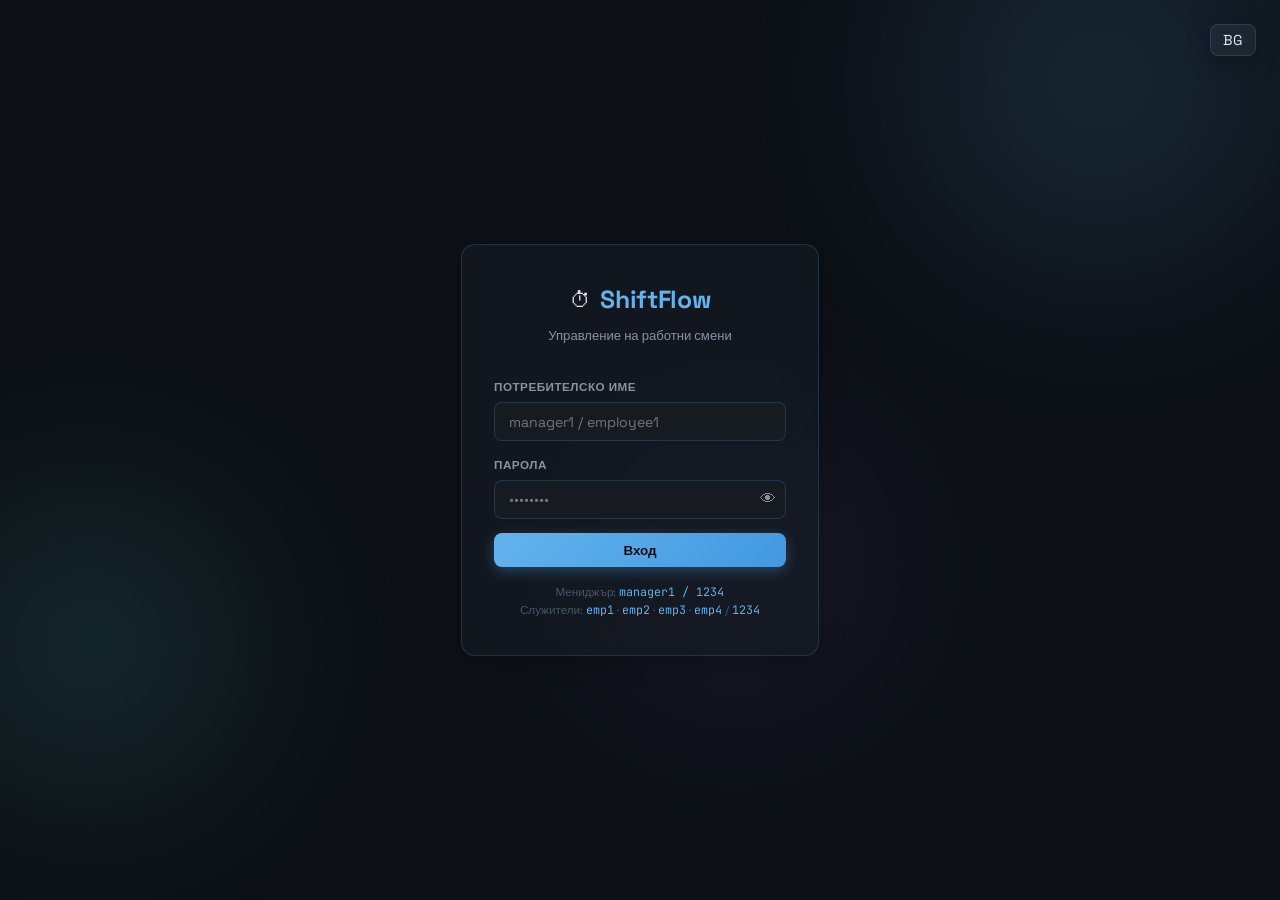
==== commit 30bdbc31: "Add i18n support and profile UI updates Introduce client-side internationalization and related UI tw" ====
--- a/employee.html
+++ b/employee.html
@@ -1,5 +1,6 @@
 <!DOCTYPE html>
 <html lang="bg">
+
 <head>
   <meta charset="UTF-8" />
   <meta name="viewport" content="width=device-width, initial-scale=1.0" />
@@ -8,8 +9,11 @@
   <link rel="manifest" href="manifest.json" />
   <meta name="theme-color" content="#0d1117" />
   <link rel="preconnect" href="https://fonts.googleapis.com" />
-  <link href="https://fonts.googleapis.com/css2?family=Space+Grotesk:wght@300;400;500;600;700&family=JetBrains+Mono:wght@400;600&display=swap" rel="stylesheet" />
+  <link
+    href="https://fonts.googleapis.com/css2?family=Space+Grotesk:wght@300;400;500;600;700&family=JetBrains+Mono:wght@400;600&display=swap"
+    rel="stylesheet" />
 </head>
+
 <body>
   <div class="bg-orbs">
     <div class="orb orb-1"></div>
@@ -264,8 +268,10 @@
         <div class="card-title-row"><span class="card-title">📊 Статистика за месеца</span></div>
         <div class="profile-stats-grid">
           <div class="p-stat"><span class="p-val" id="prof-hours">0</span><span class="p-lbl">Часа</span></div>
-          <div class="p-stat"><span class="p-val green" id="prof-salary">0 лв.</span><span class="p-lbl">Заплата</span></div>
-          <div class="p-stat"><span class="p-val red" id="prof-penalties">0 лв.</span><span class="p-lbl">Наказания</span></div>
+          <div class="p-stat"><span class="p-val green" id="prof-salary">0 лв.</span><span class="p-lbl">Заплата</span>
+          </div>
+          <div class="p-stat"><span class="p-val red" id="prof-penalties">0 лв.</span><span
+              class="p-lbl">Наказания</span></div>
           <div class="p-stat"><span class="p-val" id="prof-days">0</span><span class="p-lbl">Работни дни</span></div>
         </div>
       </div>
@@ -290,6 +296,21 @@
             <span class="setting-desc">Зададена от мениджъра</span>
           </div>
           <span class="mono-badge accent" id="prof-rate">— лв./ч</span>
+        </div>
+
+        <div class="setting-row">
+          <div class="setting-info">
+            <span class="setting-label">Език</span>
+            <span class="setting-desc">Смяна на езика на приложението</span>
+          </div>
+          <div class="setting-action">
+            <select id="lang-select-profile" class="form-input form-select"
+              style="padding: 4px 8px; width: auto; font-size: 0.85rem;" onchange="changeLang(this.value)">
+              <option value="bg">Български</option>
+              <option value="en">English</option>
+              <option value="ru">Русский</option>
+            </select>
+          </div>
         </div>
 
         <div class="setting-row">
@@ -351,8 +372,10 @@
   </div>
 
   <div id="toast" class="toast hidden"></div>
+  <script src="lang.js"></script>
   <script src="supabase.js"></script>
   <script src="app.js"></script>
   <script>initEmployeeDashboard();</script>
 </body>
-</html>
+
+</html>
--- a/styles.css
+++ b/styles.css
@@ -740,17 +740,59 @@
 
 /* ---- RESPONSIVE ---- */
 @media (max-width: 480px) {
-  .stats-row { grid-template-columns: repeat(2, 1fr); }
-  .kpi-grid  { grid-template-columns: 1fr 1fr; }
-  .table-header, .table-row { grid-template-columns: 1.8fr 0fr 0.9fr 1.1fr 1.8fr; }
-  .table-header span:nth-child(2),
-  .table-row > *:nth-child(2) { display: none; }
-  .emp-name { font-size: 0.82rem; }
+  /* Top Nav */
+  .logo-text, .nav-user { display: none !important; }
+  .topnav { padding: 0 0.5rem; }
+  .nav-actions { gap: 0.3rem; }
+  .role-badge { font-size: 0.55rem; padding: 2px 6px; }
+
+  /* Bottom Nav (Overflow handling for 6 tabs) */
+  .bottom-nav { padding: 0; justify-content: space-between; }
+  .tab-label { font-size: 0.55rem; letter-spacing: 0; }
+  .tab-icon { font-size: 1.05rem; }
+  .tab-btn { padding: 5px 0px; }
+
+  /* Sections & cards */
+  .main-content { padding: calc(var(--nav-h) + 1rem) 0.5rem calc(var(--bottom-h) + 1rem); }
+  .section-card, .progress-card, .table-card, .glass-card { padding: 0.8rem; }
+  .profile-hero { padding: 1rem; flex-direction: column; text-align: center; gap: 0.75rem;}
+
+  /* Grids */
+  .stats-row { grid-template-columns: repeat(2, 1fr) !important; gap: 0.5rem; }
+  .kpi-grid  { grid-template-columns: 1fr !important; gap: 0.5rem; }
+  .profile-stats-grid { grid-template-columns: repeat(2, 1fr) !important; gap: 0.5rem; }
   .employees-grid { grid-template-columns: 1fr; }
-  .profile-stats-grid { grid-template-columns: repeat(2, 1fr); }
-  .export-btns { flex-direction: column; }
-  .hist-summary { gap: 0.5rem; }
+
+  /* Today's schedule table */
+  /* Keep only Name, Hours, Actions */
+  .table-header, .table-row { 
+    grid-template-columns: 2.5fr 1fr 2fr !important; 
+    padding: 0.6rem 0.5rem;
+    font-size: 0.75rem;
+    gap: 0.4rem;
+  }
+  .table-header span:nth-child(2), .table-row > *:nth-child(2) { display: none !important; }
+  .table-header span:nth-child(4), .table-row > *:nth-child(4) { display: none !important; }
+  .emp-name { font-size: 0.8rem; }
+  .emp-hours { font-size: 0.75rem; }
+
+  /* Buttons & Inputs */
+  .export-btns { flex-direction: column; gap: 0.5rem; }
+  .export-btn { width: 100%; }
+  
+  /* Penalties / Schedule rows */
+  .penalty-row { flex-direction: column; gap: 0.6rem; align-items: flex-start; }
+  .penalty-right { flex-direction: row; width: 100%; justify-content: space-between; align-items: center; }
+  .sched-row { flex-direction: column; align-items: flex-start; gap: 0.4rem; }
+  .sched-meta { width: 100%; justify-content: space-between; }
+
+  /* Modal */
+  .modal { padding: 1.2rem 1rem; }
+  
+  /* History summary */
+  .hist-summary { padding: 0.75rem 0.5rem; }
   .hist-val { font-size: 0.9rem; }
+  .hist-sep { display: none; }
 }
 
 @media (min-width: 768px) {
